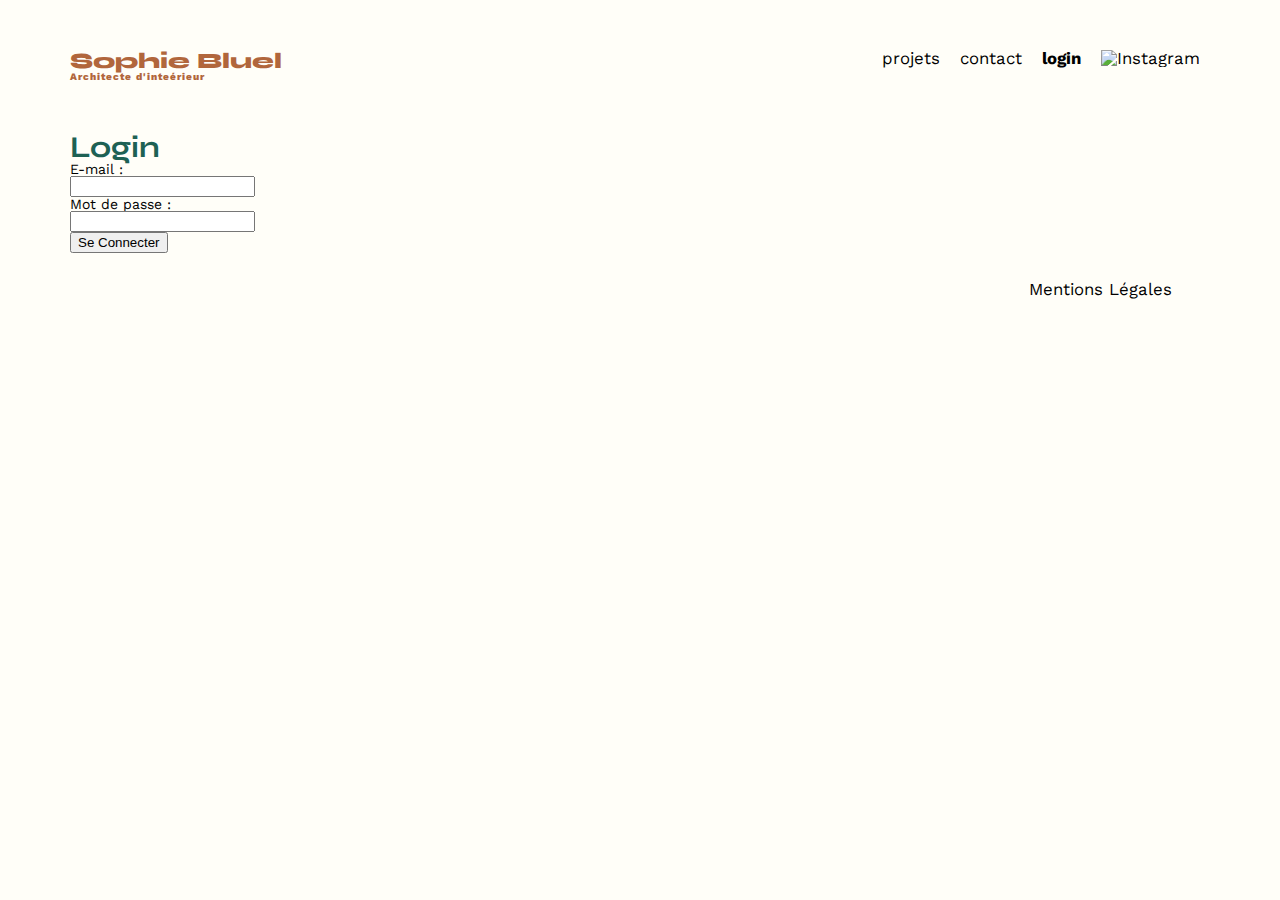
==== FrontEnd/login.html @ a00690a7 "Filter + login ok" ====
<!DOCTYPE html>
<html lang="fr">
  <head>
    <meta charset="UTF-8" />
    <title>Sophie Bluel - Architecte d'intérieur</title>
    <meta name="viewport" content="width=device-width, initial-scale=1.0" />
    <link rel="preconnect" href="https://fonts.googleapis.com" />
    <link rel="preconnect" href="https://fonts.gstatic.com" crossorigin />
    <link
      href="https://fonts.googleapis.com/css2?family=Syne:wght@700;800&family=Work+Sans&display=swap"
      rel="stylesheet"
    />
    <meta name="description" content="" />
    <link rel="stylesheet" href="./assets/css/style.css" />
  </head>
  <body>
    <div class="main-container">
    <header>
      <h1>Sophie Bluel <span>Architecte d'inteérieur</span></h1>
      <nav>
        <ul>
          <li>projets</li>
          <li>contact</li>
          <li class="--bold">login</li>
          <li><img src="./assets/icons/instagram.png" alt="Instagram" /></li>
        </ul>
      </nav>
    </header>
    <main>
      <h2>Login</h2>
      <p></p>
      <form class="login-form">
        <label for="email">E-mail :</label></br>
        <input
        type="text"
        name="email"
        id="email"
        /></br>
        <label for="password">Mot de passe :</label></br>
        <input
          type="text"
          name="password"
          id="password"
        /></br>

        <button>Se Connecter</button>
      </form>
    </main>

    <footer>
      <nav>
        <ul>
          <li>Mentions Légales</li>
        </ul>
      </nav>
    </footer>
    <script type="module" src="./assets/login.js"></script>
  </div>
  </body>
</html>
---- FrontEnd/assets/css/style.css ----
/* http://meyerweb.com/eric/tools/css/reset/
   v2.0 | 20110126
   License: none (public domain)
*/

html,
body,
div,
span,
applet,
object,
iframe,
h1,
h2,
h3,
h4,
h5,
h6,
p,
blockquote,
pre,
a,
abbr,
acronym,
address,
big,
cite,
code,
del,
dfn,
em,
img,
ins,
kbd,
q,
s,
samp,
small,
strike,
strong,
sub,
sup,
tt,
var,
b,
u,
i,
center,
dl,
dt,
dd,
ol,
ul,
li,
fieldset,
form,
label,
legend,
table,
caption,
tbody,
tfoot,
thead,
tr,
th,
td,
article,
aside,
canvas,
details,
embed,
figure,
figcaption,
footer,
header,
hgroup,
menu,
nav,
output,
ruby,
section,
summary,
time,
mark,
audio,
video {
  margin: 0;
  padding: 0;
  border: 0;
  font-size: 100%;
  font: inherit;
  vertical-align: baseline;
}
/* HTML5 display-role reset for older browsers */
article,
aside,
details,
figcaption,
figure,
footer,
header,
hgroup,
menu,
nav,
section {
  display: block;
}
body {
  background-color: #fffef8;
  line-height: 1;
}
ol,
ul {
  list-style: none;
}
blockquote,
q {
  quotes: none;
}
blockquote:before,
blockquote:after,
q:before,
q:after {
  content: "";
  content: none;
}
table {
  border-collapse: collapse;
  border-spacing: 0;
}
/** end reset css**/
/*body {
}*/
.main-container {
  max-width: 1140px;
  margin: auto;
  font-family: "Work Sans";
  font-size: 14px;
}
header {
  display: flex;
  justify-content: space-between;
  margin: 50px 0;
}
section {
  margin: 50px 0;
}

h1 {
  display: flex;
  flex-direction: column;
  font-family: "Syne";
  font-size: 22px;
  font-weight: 800;
  color: #b1663c;
}

h1 > span {
  font-family: "Work Sans";
  font-size: 10px;
  letter-spacing: 0.1em;
}

h2 {
  font-family: "Syne";
  font-weight: 700;
  font-size: 30px;
  color: #1d6154;
}
nav ul {
  display: flex;
  align-items: center;
  list-style-type: none;
}
nav li {
  padding: 0 10px;
  font-size: 1.2em;
}

li:hover {
  color: #b1663c;
}

.login {
  text-decoration: none;
}
.--bold {
  font-weight: bold;
}
#introduction {
  display: flex;
  align-items: center;
}
#introduction figure {
  flex: 1;
}
#introduction img {
  display: block;
  margin: auto;
  width: 80%;
}

#introduction article {
  flex: 1;
}
#introduction h2 {
  margin-bottom: 1em;
}

#introduction p {
  margin-bottom: 0.5em;
}

#portfolio .title {
  display: grid;
  grid-template-columns: 1fr auto 1fr;
  justify-content: center;
  align-items: center;
  margin: 140px 0 50px 0;
  gap: 10px;
}

#portfolio h2 {
  text-align: center;
  grid-column-start: 2;
}

/*      FILTER      */
.filter {
  display: flex;
  flex-direction: row;
  justify-content: center;
  align-items: center;
  gap: 10px;
  padding-bottom: 50px;
}

.btn-filter,
.btn-nofilter {
  border: 1px solid;
  padding: 9px 15px;
  border-radius: 60px;
  font-size: 16px;
  font-family: "Syne";
  color: #1d6154;
  background-color: transparent;
  font-weight: 700;
  transition: 0.1s;
}
.btn-filter:hover,
.btn-nofilter:hover {
  cursor: pointer;
  background-color: #1d6154;
  color: white;
  transition: 0.1s;
}

.--selected {
  background-color: #1d6154;
  color: white;
}

.gallery {
  width: 100%;
  display: grid;
  grid-template-columns: 1fr 1fr 1fr;
  grid-column-gap: 20px;
  grid-row-gap: 20px;
}

.gallery img {
  width: 100%;
}
#contact {
  width: 50%;
  margin: auto;
}
#contact > * {
  text-align: center;
}
#contact h2 {
  margin-bottom: 20px;
}
#contact form {
  text-align: left;
  margin-top: 30px;
  display: flex;
  flex-direction: column;
}

#contact input {
  height: 50px;
  font-size: 1.2em;
  border: none;
  box-shadow: 0px 4px 14px rgba(0, 0, 0, 0.09);
}
#contact label {
  margin: 2em 0 1em 0;
}
#contact textarea {
  border: none;
  box-shadow: 0px 4px 14px rgba(0, 0, 0, 0.09);
}

input[type="submit"] {
  font-family: "Syne";
  font-weight: 700;
  color: white;
  background-color: #1d6154;
  margin: 2em auto;
  width: 180px;
  text-align: center;
  border-radius: 60px;
}

footer nav ul {
  display: flex;
  justify-content: flex-end;
  margin: 2em;
}
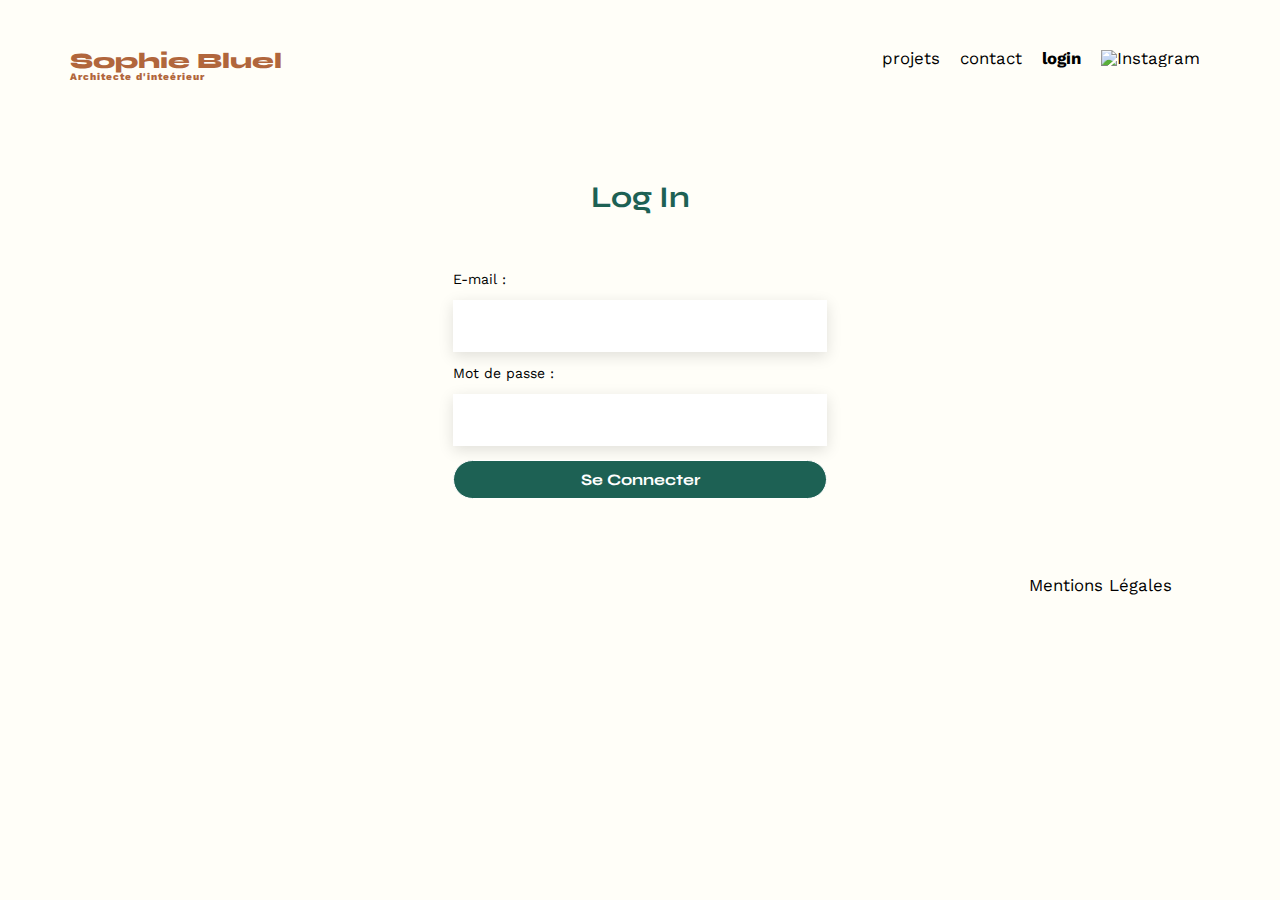
==== commit 0d4e41ec: "Delete mode added" ====
--- a/FrontEnd/login.html
+++ b/FrontEnd/login.html
@@ -12,6 +12,7 @@
     />
     <meta name="description" content="" />
     <link rel="stylesheet" href="./assets/css/style.css" />
+    <link rel="stylesheet" href="./assets/css/loggin.css" />
   </head>
   <body>
     <div class="main-container">
@@ -26,9 +27,9 @@
         </ul>
       </nav>
     </header>
-    <main>
-      <h2>Login</h2>
-      <p></p>
+    <main class="main-wrap">
+      <h2>Log In</h2>
+
       <form class="login-form">
         <label for="email">E-mail :</label></br>
         <input
@@ -43,7 +44,7 @@
           id="password"
         /></br>
 
-        <button>Se Connecter</button>
+        <button class="btn-connexion">Se Connecter</button>
       </form>
     </main>
 
--- a/FrontEnd/assets/css/loggin.css
+++ b/FrontEnd/assets/css/loggin.css
@@ -0,0 +1,32 @@
+.main-wrap {
+  display: flex;
+  flex-direction: column;
+  justify-content: center;
+  align-items: center;
+  padding: 50px 0;
+  gap: 60px;
+}
+
+#email,
+#password {
+  border: none;
+  height: 50px;
+  width: 370px;
+  box-shadow: 0px 4px 14px 0px #00000020;
+}
+
+.btn-connexion {
+  border: 1px solid;
+  padding: 9px 15px;
+  border-radius: 60px;
+  font-size: 16px;
+  font-family: "Syne";
+  color: white;
+  background-color: #1d6154;
+  font-weight: 700;
+}
+
+.login-form {
+  display: flex;
+  flex-direction: column;
+}
